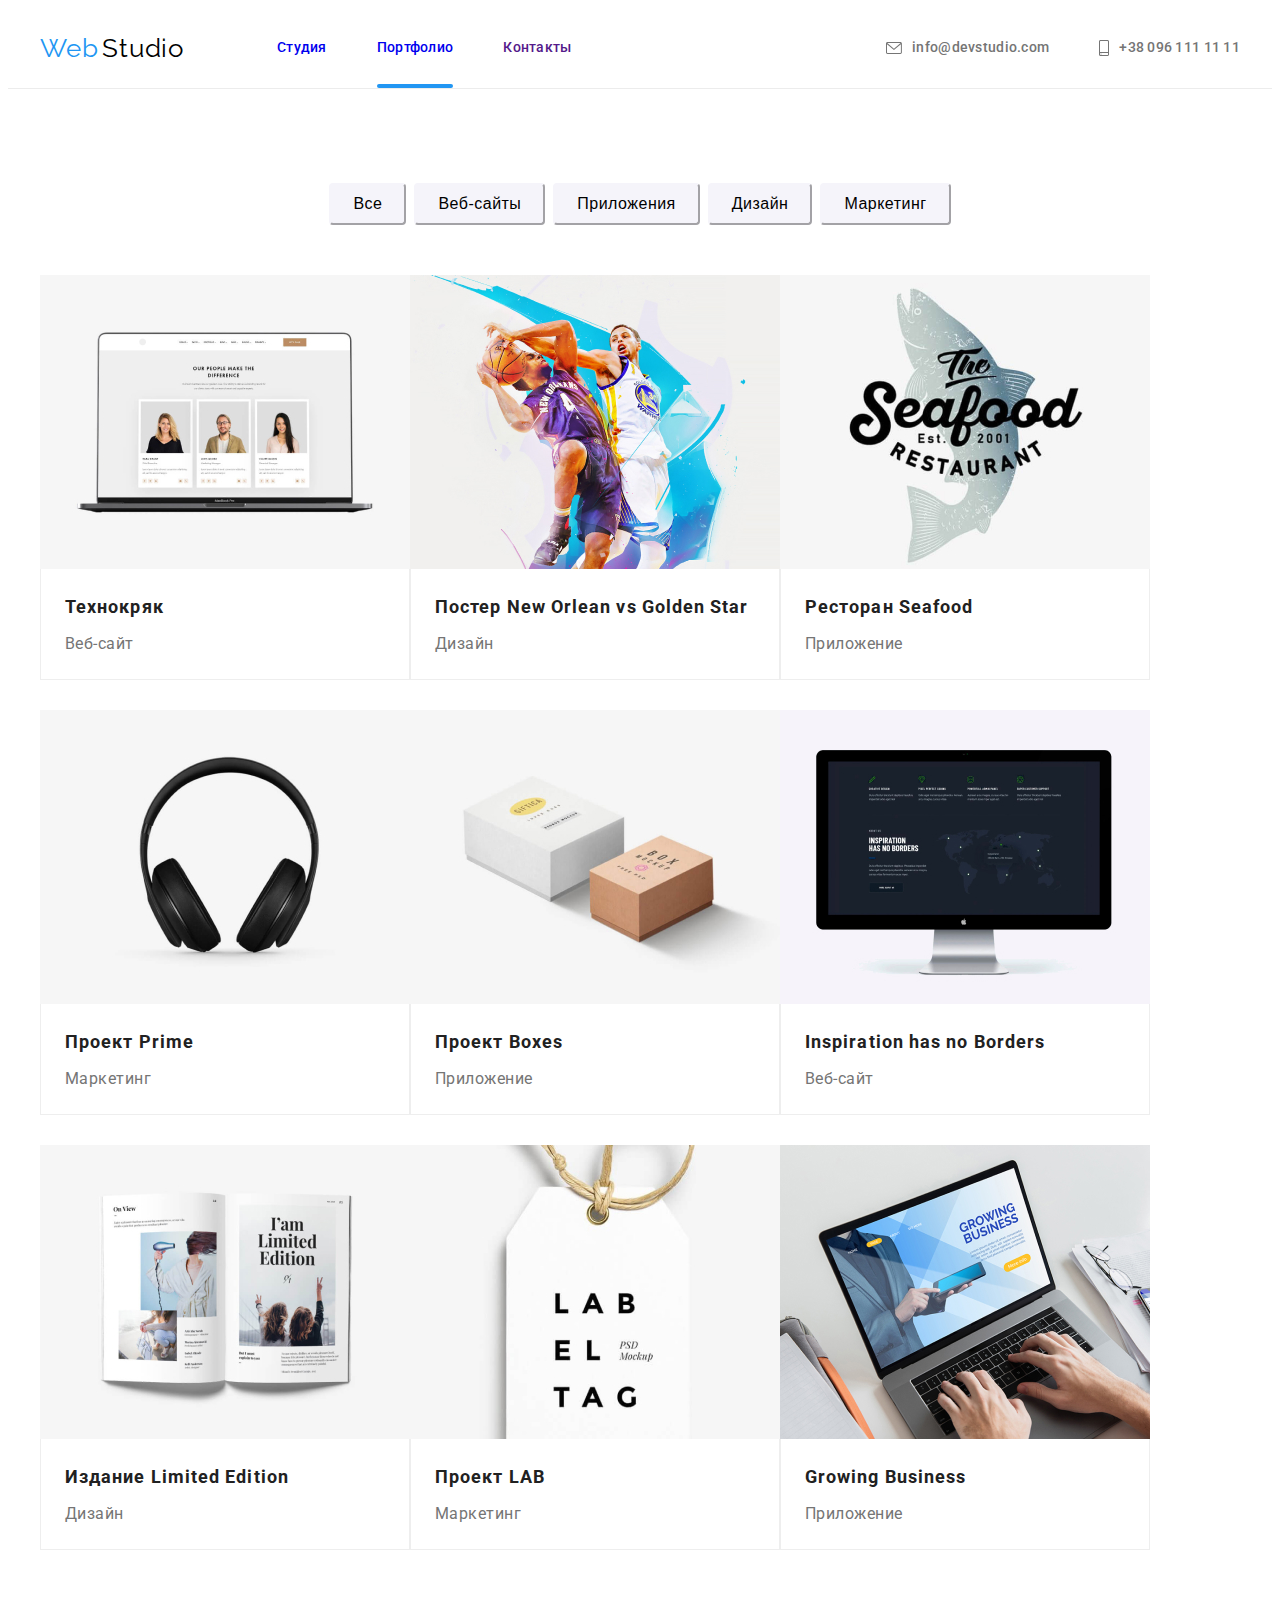
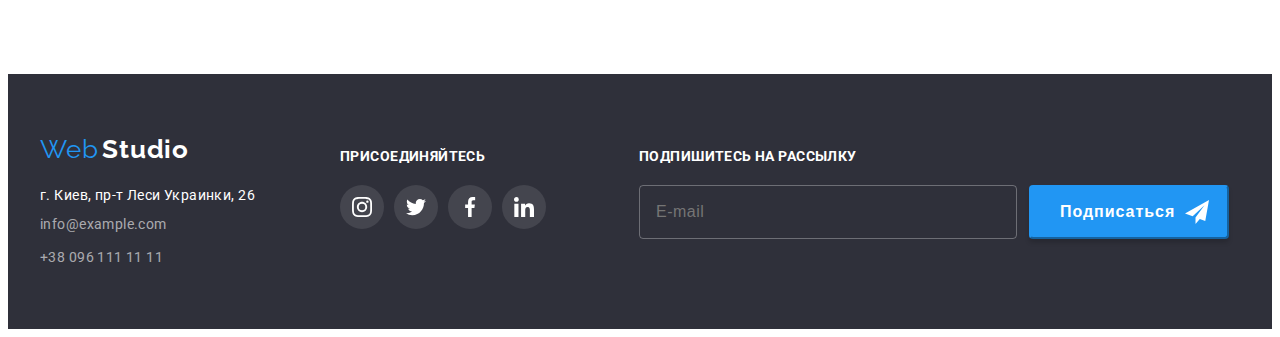
==== portfolio.html @ baf5a460 "клонування д/з №6" ====
<!DOCTYPE html>
<html lang="ru">
<head>
    <meta charset="UTF-8">
    <meta http-equiv="X-UA-Compatible" content="IE=edge">
    <meta name="viewport" content="width=device-width, initial-scale=1.0">
    <link rel="preconnect" href="https://fonts.gstatic.com">
    <link
        href="https://fonts.googleapis.com/css2?family=Raleway:wght@700&family=Roboto:wght@400;500;700;900&display=swap"
        rel="stylesheet">
    <link rel="stylesheet" href="https://cdnjs.cloudflare.com/ajax/libs/modern-normalize/1.0.0/modern-normalize.min.css"
        integrity="sha512-ISS7cAi1PEhQ8jnbJpJZMd29NlhNj4AWYyLOSp2CE/CsHxTCu+r+t0D2yoJudVrd0/8fTVPUVDzY5Tvli75u/g=="
        crossorigin="anonymous" />
    <link rel="stylesheet" href="./css/styles.css">
    <title>Портфолио</title>
</head>
<body>
    <header class="header">
        <div class="container">
            <div class="header-container">
                <nav class="navigation">
                    <h1 hidden>Portfolio</h1>
                    <a class="navigation-title link" href="" lang="en">
                        <span class="web">Web</span>
                        <span class="studio">Studio</span>
                    </a>
                    <ul class="navigation-list list">
                        <li class="navigation-item">
                            <a class="navigation-link link" href="./index.html">Студия</a>
                        </li>
                        <li class="navigation-item">
                            <a class="navigation-link link current" href="./portfolio.html">Портфолио</a>
                        </li>
                        <li class="navigation-item">
                            <a class="navigation-link link" href="">Контакты</a>
                        </li>
                    </ul>
                </nav>
                <ul class="communication-list list">
                    <li class="communication-list-link link">
                        <a class="mail-link link" href="mailto:info@devstudio.com">
                            <svg class="icon-mail">
                                <use href="./images/icons.svg#icon-mail" width="16px" height="12px"></use>
                            </svg>
                            info@devstudio.com
                        </a>
                    </li>
                    <li class="communication-list-link link">
                        <a class="tel-link link" href="tel:+380961111111">
                            <svg class="icon-smartphone">
                                <use href="./images/icons.svg#icon-smartphone" width="10px" height="16px"></use>
                            </svg>
                            +38 096 111 11 11
                        </a>
                    </li>
                </ul>
            </div>
        </div>
    </header>
    <main>
        <!--BUTTONS-->
        <section class="buttons container">
            <h2 class="buttons-title" hidden>Buttons</h2>
            <ul class="buttons-list list">
                <li class="buttons-item">
                    <button class="buttons-link" type="button">Все</button>
                </li>
                <li class="buttons-item">
                    <button class="buttons-link" type="button">Веб-сайты</button>
                </li>
                <li class="buttons-item">
                    <button class="buttons-link" type="button">Приложения</button>
                </li>
                <li class="buttons-item">
                    <button class="buttons-link" type="button">Дизайн</button>
                </li>
                <li class="buttons-item">
                    <button class="buttons-link" type="button">Маркетинг</button>
                </li>
            </ul>
        </section>
        <section class="category container">
                <ul class="category-list list">
                    <li class="category-items">
                        <a class="category-img-wrapper-link">
                            <div class="category-img-wrapper">
                                <img class="category-img" src="./images/portfolio/технокряк.jpg" alt="Веб-сайт" width="370" height="294">
                                <p class="overlay">Технокряк это современная площадка распространения коронавируса. Компании используют эту платформу
                                    для цифрового
                                    шпионажа и атак на защищённые сервера конкурентов.
                                </p>
                            </div>
                            <div class="category-container">
                                <h3 class="category-title">Технокряк</h3>
                                <p class="category-name">Веб-сайт</p>
                               
                            </div>
                        </a>
                    </li>
                    <li class="category-items">
                        <a class="category-img-wrapper-link">
                            <div class="category-img-wrapper">
                                <img class="category-img" src="./images/portfolio/orlean.jpg" alt="Дизайн" width="370" height="294">
                                <p class="overlay">Технокряк это современная площадка распространения коронавируса. Компании используют эту платформу
                                    для цифрового
                                    шпионажа и атак на защищённые сервера конкурентов.
                                </p>
                            </div>
                            
                            <div class="category-container">
                                <h3 class="category-title" lang="en">Постер New Orlean vs Golden Star</h3>
                                <p class="category-name">Дизайн</p>
                            </div>
                
                        </a>
                
                    </li>
                    <li class="category-items">
                        <a class="category-img-wrapper-link">
                            <div class="category-img-wrapper">
                                <img class="category-img" src="./images/portfolio/ресторан.jpg" alt="Приложение" width="370" height="294">
                                <p class="overlay">Технокряк это современная площадка распространения коронавируса. Компании используют эту платформу
                                    для цифрового
                                    шпионажа и атак на защищённые сервера конкурентов.
                                </p>
                            </div>
                            
                            <div class="category-container">
                                <h3 class="category-title" lang="en">Ресторан Seafood</h3>
                                <p class="category-name">Приложение</p>
                            </div>
                        </a>
                    </li>
                    <li class="category-items">
                        <a class="category-img-wrapper-link">
                            <div class="category-img-wrapper">
                                <img class="category-img" src="./images/portfolio/prime.jpg" alt="Маркетинг" width="370" height="294">
                                <p class="overlay">Технокряк это современная площадка распространения коронавируса. Компании используют эту платформу
                                    для цифрового
                                    шпионажа и атак на защищённые сервера конкурентов.
                                </p>
                            </div>
                            
                            <div class="category-container">
                                <h3 class="category-title" lang="en">Проект Prime</h3>
                                <p class="category-name">Маркетинг</p>
                            </div>
                
                        </a>
                    </li>
                    <li class="category-items">
                        <a class="category-img-wrapper-link">
                            <div class="category-img-wrapper">
                                <img class="category-img" src="./images/portfolio/boxes.jpg" alt="Приложение" width="370" height="294">
                                <p class="overlay">Технокряк это современная площадка распространения коронавируса. Компании используют эту платформу
                                    для цифрового
                                    шпионажа и атак на защищённые сервера конкурентов.
                                </p>
                            </div>
                           
                            <div class="category-container">
                                <h3 class="category-title" lang="en">Проект Boxes</h3>
                                <p class="category-name">Приложение</p>
                            </div>
                        </a>
                    </li>
                    <li class="category-items">
                        <a class="category-img-wrapper-link">
                            <div class="category-img-wrapper">
                                <img class="category-img" src="./images/portfolio/inspiration.jpg" alt="Веб-сайт" width="370" height="294">
                                <p class="overlay">Технокряк это современная площадка распространения коронавируса. Компании используют эту платформу
                                    для цифрового
                                    шпионажа и атак на защищённые сервера конкурентов.
                                </p>
                            </div>
                           
                            <div class="category-container">
                                <h3 class="category-title">Inspiration has no Borders</h3>
                                <p class="category-name">Веб-сайт</p>
                            </div>
                
                        </a>
                    </li>
                    <li class="category-items">
                        <a class="category-img-wrapper-link">
                            <div class="category-img-wrapper">
                                <img class="category-img" src="./images/portfolio/limited.jpg" alt="Дизайн" width="370" height="294">
                                <p class="overlay">Технокряк это современная площадка распространения коронавируса. Компании используют эту платформу
                                    для цифрового
                                    шпионажа и атак на защищённые сервера конкурентов.
                                </p>
                            </div>
                            
                            <div class="category-container">
                                <h3 class="category-title" lang="en">Издание Limited Edition</h3>
                                <p class="category-name">Дизайн</p>
                            </div>
                
                        </a>
                    </li>
                    <li class="category-items">
                        <a class="category-img-wrapper-link">
                            <div class="category-img-wrapper">
                                <img class="category-img" src="./images/portfolio/lab.jpg" alt="Маркетинг" width="370" height="294">
                                <p class="overlay">Технокряк это современная площадка распространения коронавируса. Компании используют эту платформу
                                    для цифрового
                                    шпионажа и атак на защищённые сервера конкурентов.
                                </p>
                            </div>
                            
                            <div class="category-container">
                                <h3 class="category-title" lang="en">Проект LAB</h3>
                                <p class="category-name">Маркетинг</p>
                            </div>
                
                        </a>
                    </li>
                    <li class="category-items">
                        <a class="category-img-wrapper-link">
                            <div class="category-img-wrapper">
                                <img src="./images/portfolio/business.jpg" alt="Приложение" width="370" height="294">
<p class="overlay">Технокряк это современная площадка распространения коронавируса. Компании используют эту платформу
                                    для цифрового
                                    шпионажа и атак на защищённые сервера конкурентов.
                                </p>
                            </div>
                            
                            <div class="category-container">
                                <h3 class="category-title">Growing Business</h3>
                                <p class="category-name">Приложение</p>
                            </div>
                        </a>
                    </li>
                </ul>    
        </section>
    </main>
    
    <!--FOOTER--->
    <footer class="footer">
        <div class="footer-container container">
            <div class="footer-item-container">
                <a class="footer-title link" href="" lang="en">
                    <div class="footer-title-container">
                        <span class="web">Web</span>
                        <span class="footer-studio">Studio</span>
                    </div>
                </a>
                <address class="address container">
                    <div class="add-container">
                        <ul class="address-list list">
                            <li class="add-list-link">
                                <a class="address-link link" href="https://goo.gl/maps/1xMKTDYnkmWsLrc38" target="blank">г. Киев,
                                    пр-т
                                    Леси Украинки, 26
                                </a>
                            </li>
                            <li class="add-list-link">
                                <a class="address-mail-tel link" href="mailto:info@example.com">info@example.com</a>
                            </li>
                            <li class="add-list-link">
                                <a class="address-mail-tel link" href="tel:+380961111111">+38 096 111 11 11</a>
                            </li>
                        </ul>
                    </div>
                </address>
            </div>
            <div class="social-container">
                <b class="social-title">присоединяйтесь</b>
                <ul class="footer-social-list list">
                    <li class="footer-social-links">
                        <a href="" class="footer-social-link link">
                            <svg class="social-link-icon">
                                <use href="./images/icons.svg#icon-instagram" width="20px" height="20px"></use>
                            </svg>
                        </a>
                    </li>
                    <li class="footer-social-links">
                        <a href="" class="footer-social-link link">
                            <svg class="social-link-icon">
                                <use href="./images/icons.svg#icon-twitter" width="20px" height="20px"></use>
                            </svg>
                        </a>
                    </li>
                    <li class="footer-social-links">
                        <a href="" class="footer-social-link link">
                            <svg class="social-link-icon">
                                <use href="./images/icons.svg#icon-facebook" width="20px" height="20px"></use>
                            </svg>
                        </a>
                    </li>
                    <li class="footer-social-links">
                        <a href="" class="footer-social-link link">
                            <svg class="social-link-icon">
                                <use href="./images/icons.svg#icon-linkedin" width="20px" height="20px"></use>
                            </svg>
                        </a>
                    </li>
                </ul>
            
            </div>
            <form action="" class="footer-active-form">
                <div class="footer-active">
                    <b class="footer-active-title">Подпишитесь на рассылку</b>
                    <label class="footer-mail">
                        <input type="email" name="footer-user-mail" class="footer-user-mail" placeholder="E-mail"
                            autocomplete="off">
                        <button type="submit" class="footer-btn">Подписаться
                            <svg class="footer-btn-icon" width="24" height="24">
                                <use href="./images/icons.svg#icon-footer-send"></use>
                            </svg>
                        </button>
                    </label>
                </div>
            </form>
        </div>
    </footer>
</body>
</html>
---- css/styles.css ----
/* ===============UTILITES==============*/

:root {
  --main-font: "Roboto", sans-serif;
  --secondary-font: "Raleway", sans-serif;
  --btm-color: #2196f3;
  --main-color: #212121;
  --features-margtop: 10px;
  --features-margleft: 30px;
  --accent-color: #2196f3;
}

.link {
  text-decoration: none;
}

.list {
  list-style: none;
}

.address {
  font-style: normal;
}

body {
  font-family: var(--main-font);
  color: var(--main-color);
}

.container {
  width: 1200px;
  margin: 0 auto;
  padding-left: 15px;
  padding-right: 15px;
}

h1,
h2,
h3,
h4,
h5,
h6 {
  margin: 0;
}

img,
a,
p {
  display: block;
}

ul,
ol,
p {
  margin: 0px;
  padding: 0px;
}

.visually-hidden {
  position: absolute;
  clip: rect(1px 1px 1px 1px); /* IE6, IE7 */
  clip: rect(1px, 1px, 1px, 1px);
  padding: 0;
  border: 0;
  height: 1px;
  width: 1px;
  overflow: hidden;
}

/* ===============END UTILITES==============*/

/* ===============HEADER==============*/
.header {
  border-bottom: 1px solid #ececec;
}

.header-container {
  max-height: 80px;
  display: flex;
  align-items: center;
}

.navigation {
  display: flex;
  align-items: center;
}
.navigation-title {
  margin-right: 93px;
}

.web {
  font-family: var(--secondary-font);
  font-size: 26px;
  line-height: 1.19;
  letter-spacing: 0.03em;
  color: #2196f3;
}

.studio {
  padding-top: 24px;
  padding-bottom: 25px;

  font-family: var(--secondary-font);
  font-size: 26px;
  line-height: 1.19;
  letter-spacing: 0.03em;
  color: #000000;
}

.navigation-list {
  margin: 0;
  display: flex;
  padding-left: 0;
}

.navigation-item:not(:last-child) {
  margin-right: 50px;
}

.navigation-item {
  position: relative;
}

.navigation-link {
  padding-top: 32px;
  padding-bottom: 32px;
  display: block;
  font-weight: 500;
  font-size: 14px;
  line-height: 1.14;
  letter-spacing: 0.02em;

  transition: color 250ms cubic-bezier(0.4, 0, 0.2, 1);
}

.current::after {
  position: absolute;

  content: "";
  display: block;
  width: 100%;
  height: 4px;
  bottom: 0;
  background-color: #2196f3;
  border-radius: 2px;

  opacity: 1;
}

.navigation-link:hover,
.navigation-link:focus {
  color: var(--btm-color);
  transition: color 250ms cubic-bezier(0.4, 0, 0.2, 1);
}

.communication-list {
  margin: 0px;
  display: flex;
  align-items: center;
  margin-left: auto;
}

.mail-link {
  display: flex;
  justify-content: center;
  align-items: center;

  margin-right: 50px;
  margin-left: auto;

  padding-top: 32px;
  padding-bottom: 32px;

  font-weight: 500;
  font-size: 14px;
  line-height: 1.14;
  letter-spacing: 0.02em;

  color: #757575;

  transition: color 250ms cubic-bezier(0.4, 0, 0.2, 1),
    fill 250ms cubic-bezier(0.4, 0, 0.2, 1);
}

.mail-link:hover,
.mail-link:focus {
  color: var(--btm-color);
  fill: var(--btm-color);

  transition: color 250ms cubic-bezier(0.4, 0, 0.2, 1),
    fill 250ms cubic-bezier(0.4, 0, 0.2, 1);
}

.icon-mail {
  width: 16px;
  height: 12px;
  margin-right: 10px;
  fill: currentColor;
}

.tel-link {
  display: flex;
  justify-content: center;
  align-items: center;

  padding-top: 32px;
  padding-bottom: 32px;

  font-weight: 500;
  font-size: 14px;
  line-height: 1.14;
  letter-spacing: 0.02em;
  color: #757575;

  transition: color 250ms cubic-bezier(0.4, 0, 0.2, 1),
    fill 250ms cubic-bezier(0.4, 0, 0.2, 1);
}

.tel-link:hover,
.tel-link:focus {
  color: var(--btm-color);
  fill: var(--btm-color);

  transition: color 250ms cubic-bezier(0.4, 0, 0.2, 1),
    fill 250ms cubic-bezier(0.4, 0, 0.2, 1);
}

.icon-smartphone {
  width: 10px;
  height: 16px;
  margin-right: 10px;
  fill: currentColor;
}

/* ===============END HEADER==============*/

/* ===============HERO==============*/
.hero {
  margin-bottom: 94px;
}

.hero-area {
  background-color: #2f303a;
  background-image: linear-gradient(
      rgba(47, 48, 58, 0.4),
      rgba(47, 48, 58, 0.4)
    ),
    url("../images/hero/bg.jpg");
  background-repeat: no-repeat;
  background-size: cover;
  text-align: center;
}

.hero-title {
  margin: auto;
  padding-top: 200px;
  margin-bottom: 30px;
}

.hero-title {
  width: 696px;
  font-weight: 900;
  font-size: 44px;
  line-height: 1.36;
  letter-spacing: 0.06em;
  text-transform: uppercase;
  color: #ffffff;
}

.hero-btn {
  width: 200px;
  height: 50px;
  padding: 0;
  margin-bottom: 200px;
}

.hero-btn {
  border-radius: 4px;
  border-color: var(--btm-color);

  font-weight: bold;
  font-size: 16px;
  line-height: 1.87;
  letter-spacing: 0.06em;
  cursor: pointer;
  background-color: var(--btm-color);
  color: white;
}
/* ===============END HERO==============*/

/* ===============FEATURES==============*/
.features {
  padding: 0%;
}

.features-area {
  margin-bottom: 94px;
}

.features-list {
  margin: 0px;
  padding-left: 0px;

  display: flex;
  margin-top: (-1 * var(--features-margtop));
  margin-left: (-1 * var(--features-margleft));
}

.features-item {
  flex-basis: calc((100%-90px) / 4);
  margin-left: var(--features-margleft);
}

.features-container {
  display: flex;
  width: 270px;
  height: 120px;
  background-color: #f5f4fa;
  border-radius: 4px;
  align-items: center;
  justify-content: center;

  margin-bottom: 30px;
}

.features-icons {
  width: 70px;
  height: 70px;
}

.features-title {
  font-weight: bold;
  font-size: 14px;
  line-height: 1.14;
  letter-spacing: 0.03em;
  text-transform: uppercase;
}
.features-text {
  margin-top: 10px;
  font-size: 14px;
  line-height: 1.71;
  letter-spacing: 0.03em;
  color: #757575;
}
/* ===============END FEATURES==============*/
/* ===============ABOUT==============*/
.about-area {
  text-align: center;
}

.about-list {
  display: flex;
  margin-top: 50px;
  margin-bottom: 94px;
  padding-left: 0px;
}

.about-img:not(:last-child) {
  padding-right: 30px;
}

.about-img {
  position: relative;
}

.img-text-container {
  position: absolute;

  display: flex;
  width: 370px;
  height: 70px;
  background-color: rgba(47, 48, 58, 0.8);

  align-items: center;
  justify-content: center;

  bottom: 0;
}

.about-img-text {
  font-family: var(--main-font);
  font-style: normal;
  font-weight: bold;
  font-size: 14px;
  line-height: 16px;
  letter-spacing: 0.03em;
  text-transform: uppercase;
  color: #ffffff;
}

.title {
  font-weight: bold;
  font-size: 36px;
  line-height: 1.16;
  letter-spacing: 0.03em;
}
/* ===============END ABOUT==============*/

/* ===============TEAM==============*/
.team {
  padding-bottom: 94px;
  background-color: #f5f4fa;
}

.team-title {
  text-align: center;
  padding-top: 94px;
  padding-bottom: 50px;
}
.team-list {
  display: flex;
  flex-wrap: wrap;
  margin-right: -30px;
  margin-top: -50px;
  padding-left: 0px;
  margin-bottom: 0px;
}

.team-info {
  flex-basis: calc((100% / 4) - 30px);
  margin-right: 30px;
  margin-top: 50px;

  width: 270px;
  background-color: #ffffff;
  box-shadow: 0px 1px 3px rgba(0, 0, 0, 0.12), 0px 1px 1px rgba(0, 0, 0, 0.14),
    0px 2px 1px rgba(0, 0, 0, 0.2);
  border-radius: 0px 0px 4px 4px;
}

.team-img {
  margin-bottom: 30px;
}
.team-info-container {
  text-align: center;
}

.team-developer {
  margin-bottom: 10px;

  font-weight: 500;
  font-size: 16px;
  line-height: 1.19;
  letter-spacing: 0.03em;
}

.team-developer-direction {
  margin: 0px;

  font-size: 16px;
  line-height: 1.19px;
  letter-spacing: 0.03em;
  color: #757575;
}

.team-social-list {
  display: flex;

  padding-left: 0px;
  align-items: center;
  justify-content: center;

  margin-top: 16px;
  margin-bottom: 30px;
}

.social-list:not(:last-child) {
  margin-right: 10px;
}

.social-link {
  display: flex;
  align-items: center;
  justify-content: center;
  width: 44px;
  height: 44px;
  fill: #afb1b8;

  transition: fill 250ms cubic-bezier(0.4, 0, 0.2, 1),
    background-color 250ms cubic-bezier(0.4, 0, 0.2, 1);
}

.social-link:hover,
.social-link:focus {
  border-radius: 50%;
  background-color: var(--btm-color);
  fill: #ffffff;

  transition: fill 250ms cubic-bezier(0.4, 0, 0.2, 1),
    background-color 250ms cubic-bezier(0.4, 0, 0.2, 1);
}

.social-link-icon {
  width: 20px;
  height: 20px;
}

/*.social-link-icon:hover,
.social-link-icon:focus {
  fill: #ffffff;
}/*

/* ===============END TEAM==============*/

/* ===============CLIENTS==============*/

.clients-container {
  padding-top: 94px;
  padding-bottom: 94px;
  text-align: center;
}

.clients-title {
  text-align: center;
  padding-bottom: 50px;
}

.clients-list {
  margin: 0;
  padding: 0;

  display: flex;
  text-align: center;
}

.clients-list-link {
  width: 170px;
  height: 90px;
}

.clients-list-link:not(:last-child) {
  margin-right: 30px;
}

.clients-link {
  width: 100%;
  height: 100%;
  display: flex;
  align-items: center;
  justify-content: center;
  border: 1px solid #afb1b8;
  border-radius: 4px;
  fill: #afb1b8;

  transition: fill 250ms cubic-bezier(0.4, 0, 0.2, 1),
    border-color 250ms cubic-bezier(0.4, 0, 0.2, 1);
}

.clients-link:focus,
.clients-link:hover {
  border-color: var(--btm-color);
  fill: var(--btm-color);

  transition: fill 250ms cubic-bezier(0.4, 0, 0.2, 1),
    border-color 250ms cubic-bezier(0.4, 0, 0.2, 1);
}

.icon-1 {
  width: 44px;
  height: 48px;
}

.icon-2 {
  width: 40px;
  height: 52px;
}
.icon-3 {
  width: 40px;
  height: 42px;
}
.icon-4 {
  width: 80px;
  height: 42px;
}
.icon-5 {
  width: 60px;
  height: 48px;
}
.icon-6 {
  width: 88px;
  height: 46px;
}

/* ===============END CLIENTS==============*/

/* ===============FOOTER==============*/
.footer {
  background-color: #2f303a;
  padding-top: 60px;
  padding-bottom: 60px;
}

.footer-container {
  display: flex;
}

.footer-item-container {
  width: 230px;
  margin-right: 70px;
}

.footer-studio {
  font-family: var(--secondary-font);
  font-weight: bold;
  font-size: 26px;
  line-height: 1.19;
  letter-spacing: 0.03em;
  color: #ffffff;
}
.address {
  padding: 0px;
  display: block;
  margin: 0px;
  height: 100%;
}

.address-list {
  display: block;
  margin: auto;
  padding: 0px;
  margin-top: 20px;
}

.address-link {
  display: inline-block;
  font-size: 14px;
  line-height: 1.71px;
  letter-spacing: 0.03em;
  color: #ffffff;
}
.add-list-link:not(:first-child) {
  margin-top: 9px;
}
.address-mail-tel {
  font-size: 14px;
  line-height: 1.71;
  letter-spacing: 0.03em;
  color: rgba(255, 255, 255, 0.6);
}

.social-container {
  height: 100%;
  padding-top: 12px;
}

.social-title {
  font-weight: bold;
  font-size: 14px;
  line-height: 16px;
  letter-spacing: 0.03em;
  text-transform: uppercase;
  color: #ffffff;
}

.footer-social-list {
  display: flex;
  margin-top: 20px;
}

.footer-social-link:hover,
.footer-social-link:focus {
  background-color: #2196f3;

  transition: background-color 250ms cubic-bezier(0.4, 0, 0.2, 1);
}

.footer-social-link .social-link-icon {
  fill: #ffffff;
}
.footer-social-links:not(:last-child) {
  margin-right: 10px;
}

.footer-social-link {
  display: flex;
  width: 44px;
  height: 44px;
  border-radius: 50%;
  background-color: rgba(255, 255, 255, 0.1);
  align-items: center;
  justify-content: center;

  transition: background-color 250ms cubic-bezier(0.4, 0, 0.2, 1);
}

.footer-active-title {
  font-family: var(--main-font);
  font-size: 14px;
  line-height: 16px;
  letter-spacing: 0.03em;
  text-transform: uppercase;
  color: #ffffff;
}

.footer-active {
  padding-top: 12px;
  margin-left: 93px;
}

.footer-mail {
  display: flex;
  margin-top: 20px;
}

.footer-user-mail {
  width: 358px;
  padding-left: 16px;
  border: 1px solid rgba(255, 255, 255, 0.3);
  border-radius: 4px;
  background-color: inherit;

  font-size: 16px;
  line-height: 20px;
  letter-spacing: 0.03em;
  color: rgba(255, 255, 255, 0.6);
  outline: none;
}

.footer-btn {
  display: flex;
  align-items: center;
  margin-left: 12px;

  width: 200px;
  padding-left: 29px;
  padding-top: 10px;
  padding-bottom: 10px;

  background-color: var(--btm-color);
  border-color: var(--btm-color);
  box-shadow: 0px 4px 4px rgba(0, 0, 0, 0.15);
  border-radius: 4px;

  font-size: 16px;
  font-weight: bold;
  line-height: 30px;
  letter-spacing: 0.06em;
  color: #ffffff;

  cursor: pointer;
  transition: background-color 250ms cubic-bezier(0.4, 0, 0.2, 1);
}

.footer-btn:focus {
  background-color: #188ce8;
}

.footer-btn-icon {
  margin-left: 10px;
}

/* ===============PORTFOLIO==============*/

/* ===============BUTTONS==============*/

.buttons-list {
  display: flex;
  justify-content: center;
  margin-top: 94px;
  margin-bottom: 0px;
  padding: 0px;
}

.buttons-item:not(:last-child) {
  margin-right: 8px;
}
.buttions-item {
}

.buttons-link {
  padding: 6px 22px;

  font-weight: 500;
  font-size: 16px;
  line-height: 1.62;
  letter-spacing: 0.03em;
  background-color: #f5f4fa;
  cursor: pointer;
  border-radius: 4px;
  border-color: #f5f4fa;

  transition: background-color 250ms cubic-bezier(0.4, 0, 0.2, 1),
    color 250ms cubic-bezier(0.4, 0, 0.2, 1);
}
.buttons-link:hover,
.buttons-link:focus {
  color: #ffffff;
  background-color: var(--btm-color);

  transition: background-color 250ms cubic-bezier(0.4, 0, 0.2, 1),
    color 250ms cubic-bezier(0.4, 0, 0.2, 1);
}

/* ===============END BUTTONS==============*/

/* ===============CATEGORY==============*/

.category-list {
  margin-top: 50px;
  margin-bottom: 94px;
  padding-right: -30px;

  display: flex;
  flex-wrap: wrap;
  padding: 0;
}

.category-items {
  flex-basis: calc((100% -90px) / 3);

  background: #ffffff;
  box-sizing: border-box;

  margin-bottom: 30px;
}

.category-items:hover,
.category-items:focus {
  box-shadow: 0px 1px 1px rgba(0, 0, 0, 0.12), 0px 4px 4px rgba(0, 0, 0, 0.06),
    1px 4px 6px rgba(0, 0, 0, 0.16);
}

.category-container {
  border: 1px solid #eeeeee;
  border-top: none;
  max-width: 370px;
}

.category-img-wrapper {
  position: relative;
  overflow: hidden;
}

.overlay {
  position: absolute;

  width: 370px;
  height: 100%;
  top: 0;
  left: 0;

  font-family: var(--main-font);
  font-size: 18px;
  line-height: 28px;
  letter-spacing: 0.03em;
  color: #ffffff;
  padding: 30px 20px;
  background-color: rgba(33, 150, 243, 0.9);

  overflow: auto;
  transform: translateY(100%);
  opacity: 0;
  transition: transform 250ms cubic-bezier(0.4, 0, 0.2, 1),
    opacity 250ms cubic-bezier(0.4, 0, 0.2, 1);
}

.category-img-wrapper:focus .overlay,
.category-img-wrapper:hover .overlay {
  transform: translateY(0%);
  opacity: 1;
  transition: transform 250ms cubic-bezier(0.4, 0, 0.2, 1),
    opacity 250ms cubic-bezier(0.4, 0, 0.2, 1);
}

.category-title {
  padding-left: 24px;
  padding-top: 20px;

  font-weight: bold;
  font-size: 18px;
  line-height: 36px;
  letter-spacing: 0.06em;
}
.category-name {
  margin-top: 4px;
  padding-left: 24px;
  margin-bottom: 20px;

  font-size: 16px;
  line-height: 1.87;
  letter-spacing: 0.03em;
  color: #757575;
}

/* ===============END CATEGORY==============*/

/* ===============MODAL WINDOW==============*/

.backdrop {
  position: fixed;
  top: 0;
  left: 0;
  width: 100vw;
  height: 100vh;
  background-color: rgba(0, 0, 0, 0.5);
  transition: 250ms cubic-bezier(0.4, 0, 0.2, 1);
}

.modal {
  position: absolute;
  top: 50%;
  left: 50%;
  transform: translate(-50%, -50%);
  width: 528px;
  height: 580px;
  background-color: white;
}

.modal-close-btm {
  position: absolute;
  top: 8px;
  right: 8px;
  display: flex;
  width: 30px;
  height: 30px;
  background-color: white;
  border: 1px solid rgba(0, 0, 0, 0.1);
  border-radius: 50%;
  cursor: pointer;
  align-items: center;

  transition: fill 250ms cubic-bezier(0.4, 0, 0.2, 1);
}

.modal-close-btm:focus,
.modal-close-btm:hover {
  fill: var(--accent-color);
}

.is-hidden {
  opacity: 0;
  visibility: hidden;
  pointer-events: none;
}

.modal-title {
  display: block;
  font-family: var(--main-font);
  font-weight: bold;
  font-size: 20px;
  line-height: 23px;
  letter-spacing: 0.03em;
  padding-left: 48px;
  padding-top: 39px;
}

.modal-form {
  display: flex;
  flex-direction: column;
  padding-left: 48px;
  padding-right: 32px;
}

.modal-form-field {
  margin-top: 10px;
  font-style: var(--main-font);
  font-size: 12px;
  line-height: 14px;
  letter-spacing: 0.01em;
  color: #757575;
}

.modal-form-input-wrapper {
  display: block;
  position: relative;
  margin-top: 4px;
}

.modal-form-input {
  width: 100%;
  height: 40px;
  border: 1px solid rgba(33, 33, 33, 0.2);
  border-radius: 4px;

  padding-left: 42px;
  transition: border 250ms cubic-bezier(0.4, 0, 0.2, 1);
  cursor: pointer;
}

.modal-form-input:focus {
  outline: none;
  border: 1px solid var(--accent-color);
  border-radius: 4px;
}

.modal-icon {
  position: absolute;
  top: 50%;
  transform: translateY(-50%);
  left: 12px;

  cursor: pointer;
  transition: fill 250ms cubic-bezier(0.4, 0, 0.2, 1);
}

.modal-form-input:focus + .modal-icon {
  fill: var(--accent-color);
}

.icon-modal-name {
  width: 12px;
  height: 12px;
}

.icon-modal-tel {
  width: 13px;
  height: 13px;
}
.icon-modal-mail {
  width: 15px;
  height: 12px;
}

.modal-form-message {
  width: 100%;
  height: 120px;
  border: 1px solid rgba(33, 33, 33, 0.2);
  border-radius: 4px;
  margin-top: 4px;
  padding: 12px 16px;

  resize: none;
  transition: border 250ms cubic-bezier(0.4, 0, 0.2, 1);
}

.modal-form-message:focus {
  outline: none;
  border: 1px solid var(--accent-color);
  border-radius: 4px;
}

.modal-form-message::placeholder {
  color: rgba(117, 117, 117, 0.5);
}

.modal-form-check-desc {
  display: flex;
  justify-content: center;
  align-items: center;
  margin-top: 20px;
  font-style: var(--main-font);
  font-size: 14px;
  line-height: 24px;
  letter-spacing: 0.01em;
  color: #757575;
}

.modal-form-check-desc::before {
  display: block;
  margin-right: 8px;
  content: "";
  width: 16px;
  height: 15px;
  border: 2px solid #212121;
  border-radius: 2px;
  cursor: pointer;
}

.modal-form-term:checked + .modal-form-check-desc::before {
  background-color: var(--accent-color);
  border-color: var(--accent-color);
  background-image: url("../images/modal/ok.svg");
}

.modal-link {
  color: var(--accent-color);
}

.modal-form-btn {
  width: 200px;
  padding: 10px 55px;
  margin-top: 30px;
  align-self: center;

  font-family: var(--main-font);
  font-size: 16px;
  line-height: 30px;

  letter-spacing: 0.06em;
  color: #ffffff;

  background-color: var(--btm-color);
  box-shadow: 0px 4px 4px rgba(0, 0, 0, 0.15);
  border-radius: 4px;
  border-color: var(--btm-color);
  cursor: pointer;

  transition: background-color 250ms cubic-bezier(0.4, 0, 0.2, 1);
}

.modal-form-btn:focus,
.modal-form-btn:hover {
  background-color: #188ce8;
  box-shadow: 0px 4px 4px rgba(0, 0, 0, 0.15);
  border-radius: 4px;
}

/* ===============END MODAL WINDOW==============*/
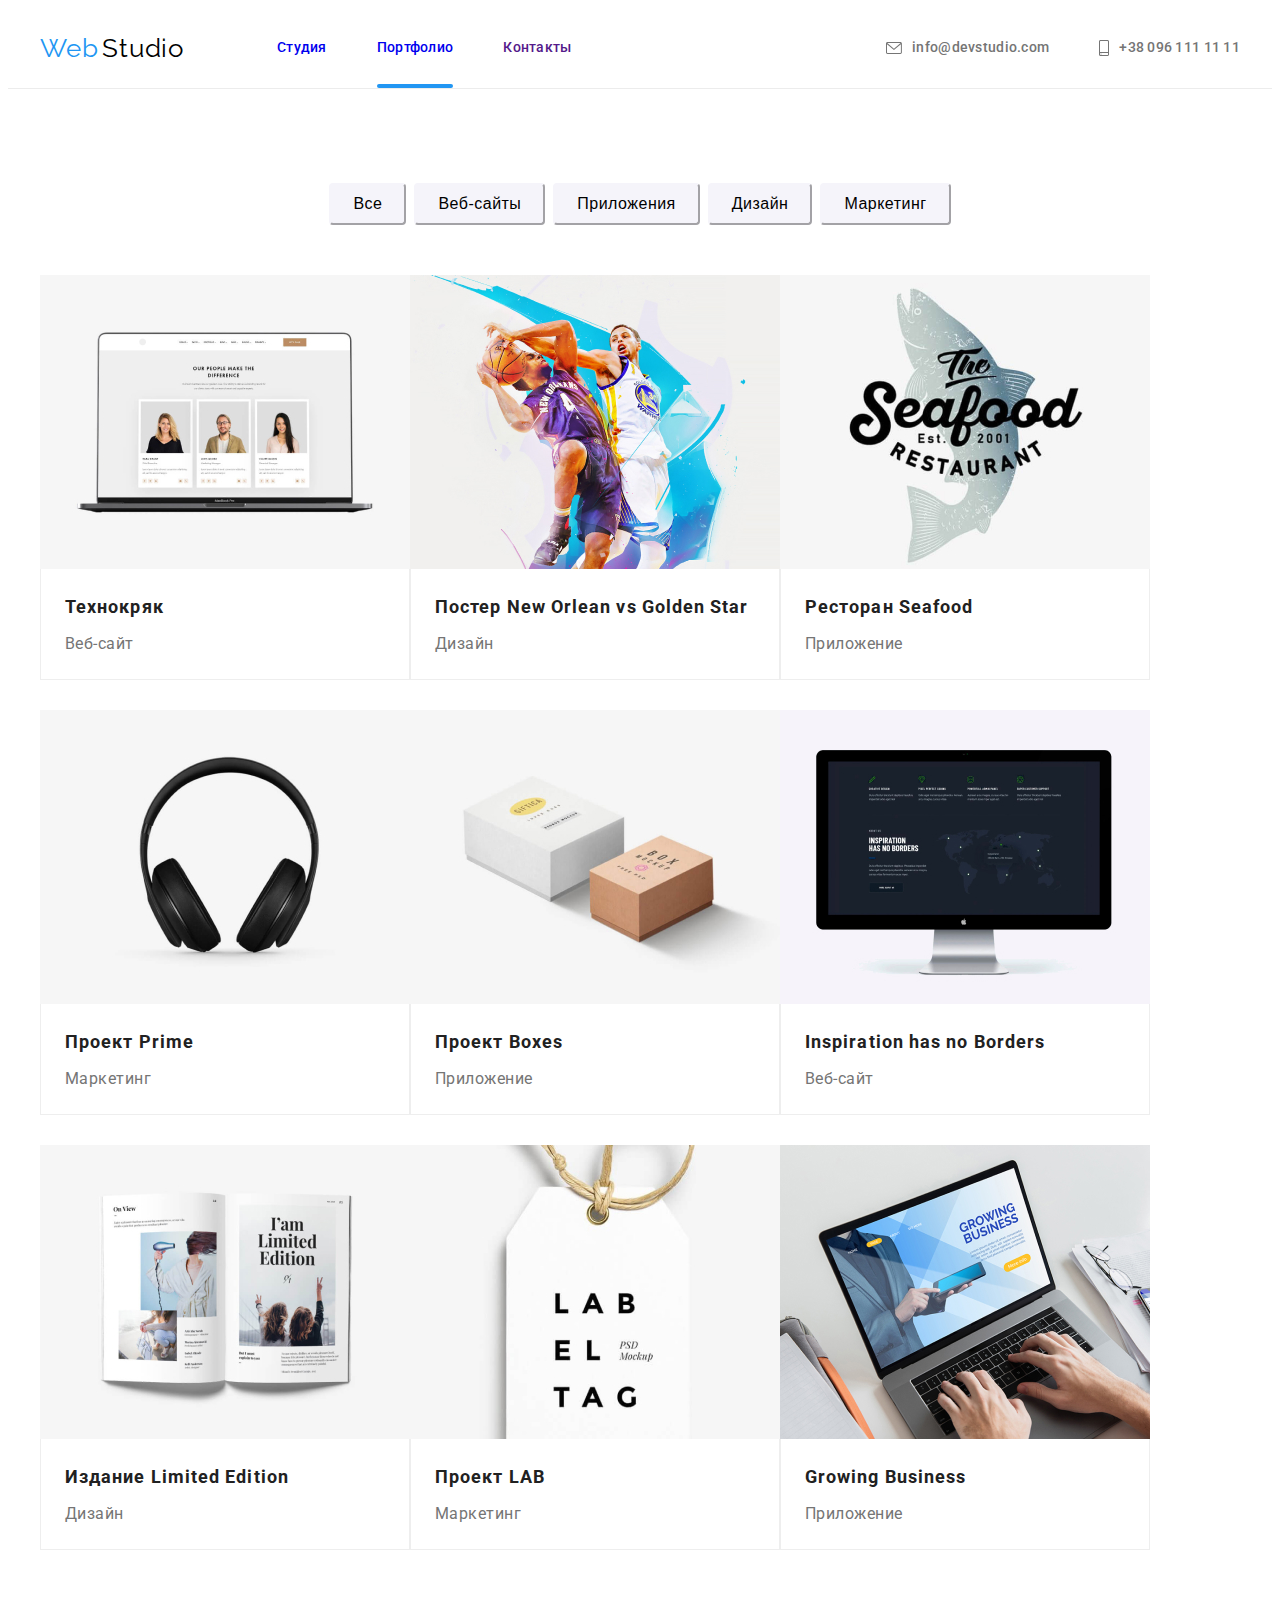
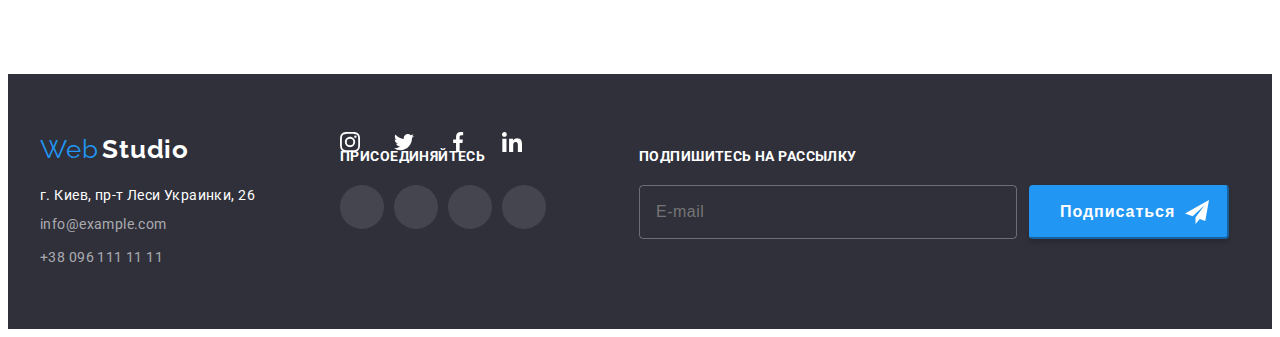
==== commit 446e9985: "оформлено ВЕМ секції Team" ====
--- a/portfolio.html
+++ b/portfolio.html
@@ -16,38 +16,37 @@
 </head>
 <body>
     <header class="header">
-        <div class="container">
-            <div class="header-container">
+            <div class="header-container container">
                 <nav class="navigation">
                     <h1 hidden>Portfolio</h1>
-                    <a class="navigation-title link" href="" lang="en">
-                        <span class="web">Web</span>
-                        <span class="studio">Studio</span>
+                    <a class="logo link" href="" lang="en">
+                        <span class="logo__web">Web</span>
+                        <span class="logo__studio">Studio</span>
                     </a>
-                    <ul class="navigation-list list">
-                        <li class="navigation-item">
-                            <a class="navigation-link link" href="./index.html">Студия</a>
+                    <ul class="menu list">
+                        <li class="menu__item">
+                            <a class="menu__link link" href="./index.html">Студия</a>
                         </li>
-                        <li class="navigation-item">
-                            <a class="navigation-link link current" href="./portfolio.html">Портфолио</a>
+                        <li class="menu__item">
+                            <a class="menu__link link current" href="./portfolio.html">Портфолио</a>
                         </li>
-                        <li class="navigation-item">
-                            <a class="navigation-link link" href="">Контакты</a>
+                        <li class="menu__item">
+                            <a class="menu__link link" href="">Контакты</a>
                         </li>
                     </ul>
                 </nav>
-                <ul class="communication-list list">
-                    <li class="communication-list-link link">
-                        <a class="mail-link link" href="mailto:info@devstudio.com">
-                            <svg class="icon-mail">
+                <ul class="contact list">
+                    <li class="contact__list link">
+                        <a class="contact__mail link" href="mailto:info@devstudio.com">
+                            <svg class="contact__icon_mail">
                                 <use href="./images/icons.svg#icon-mail" width="16px" height="12px"></use>
                             </svg>
                             info@devstudio.com
                         </a>
                     </li>
-                    <li class="communication-list-link link">
-                        <a class="tel-link link" href="tel:+380961111111">
-                            <svg class="icon-smartphone">
+                    <li class="contact_list link">
+                        <a class="contact__tel link" href="tel:+380961111111">
+                            <svg class="contact__icon_tel">
                                 <use href="./images/icons.svg#icon-smartphone" width="10px" height="16px"></use>
                             </svg>
                             +38 096 111 11 11
@@ -55,7 +54,6 @@
                     </li>
                 </ul>
             </div>
-        </div>
     </header>
     <main>
         <!--BUTTONS-->
@@ -241,7 +239,7 @@
             <div class="footer-item-container">
                 <a class="footer-title link" href="" lang="en">
                     <div class="footer-title-container">
-                        <span class="web">Web</span>
+                        <span class="logo__web">Web</span>
                         <span class="footer-studio">Studio</span>
                     </div>
                 </a>
--- a/css/styles.css
+++ b/css/styles.css
@@ -45,7 +45,8 @@
 
 img,
 a,
-p {
+p,
+li {
   display: block;
 }
 
@@ -70,6 +71,7 @@
 /* ===============END UTILITES==============*/
 
 /* ===============HEADER==============*/
+
 .header {
   border-bottom: 1px solid #ececec;
 }
@@ -84,11 +86,11 @@
   display: flex;
   align-items: center;
 }
-.navigation-title {
+.logo {
   margin-right: 93px;
 }
 
-.web {
+.logo__web {
   font-family: var(--secondary-font);
   font-size: 26px;
   line-height: 1.19;
@@ -96,7 +98,7 @@
   color: #2196f3;
 }
 
-.studio {
+.logo__studio {
   padding-top: 24px;
   padding-bottom: 25px;
 
@@ -107,24 +109,23 @@
   color: #000000;
 }
 
-.navigation-list {
+.menu {
   margin: 0;
   display: flex;
   padding-left: 0;
 }
 
-.navigation-item:not(:last-child) {
+.menu__item:not(:last-child) {
   margin-right: 50px;
 }
 
-.navigation-item {
+.menu__item {
   position: relative;
 }
 
-.navigation-link {
+.menu__link {
   padding-top: 32px;
   padding-bottom: 32px;
-  display: block;
   font-weight: 500;
   font-size: 14px;
   line-height: 1.14;
@@ -147,20 +148,20 @@
   opacity: 1;
 }
 
-.navigation-link:hover,
-.navigation-link:focus {
+.menu__link:hover,
+.menu__link:focus {
   color: var(--btm-color);
   transition: color 250ms cubic-bezier(0.4, 0, 0.2, 1);
 }
 
-.communication-list {
+.contact {
   margin: 0px;
   display: flex;
   align-items: center;
   margin-left: auto;
 }
 
-.mail-link {
+.contact__mail {
   display: flex;
   justify-content: center;
   align-items: center;
@@ -182,8 +183,8 @@
     fill 250ms cubic-bezier(0.4, 0, 0.2, 1);
 }
 
-.mail-link:hover,
-.mail-link:focus {
+.contact__mail:hover,
+.contact__mail:focus {
   color: var(--btm-color);
   fill: var(--btm-color);
 
@@ -191,14 +192,14 @@
     fill 250ms cubic-bezier(0.4, 0, 0.2, 1);
 }
 
-.icon-mail {
+.contact__icon_mail {
   width: 16px;
   height: 12px;
   margin-right: 10px;
   fill: currentColor;
 }
 
-.tel-link {
+.contact__tel {
   display: flex;
   justify-content: center;
   align-items: center;
@@ -216,8 +217,8 @@
     fill 250ms cubic-bezier(0.4, 0, 0.2, 1);
 }
 
-.tel-link:hover,
-.tel-link:focus {
+.contact__tel:hover,
+.contact__tel:focus {
   color: var(--btm-color);
   fill: var(--btm-color);
 
@@ -225,7 +226,7 @@
     fill 250ms cubic-bezier(0.4, 0, 0.2, 1);
 }
 
-.icon-smartphone {
+.contact__icon_tel {
   width: 10px;
   height: 16px;
   margin-right: 10px;
@@ -251,13 +252,13 @@
   text-align: center;
 }
 
-.hero-title {
+.hero-area__title {
   margin: auto;
   padding-top: 200px;
   margin-bottom: 30px;
 }
 
-.hero-title {
+.hero-area__title {
   width: 696px;
   font-weight: 900;
   font-size: 44px;
@@ -267,14 +268,14 @@
   color: #ffffff;
 }
 
-.hero-btn {
+.hero-area__btn {
   width: 200px;
   height: 50px;
   padding: 0;
   margin-bottom: 200px;
 }
 
-.hero-btn {
+.hero-area__btn {
   border-radius: 4px;
   border-color: var(--btm-color);
 
@@ -297,21 +298,25 @@
   margin-bottom: 94px;
 }
 
-.features-list {
+.features-area__list {
   margin: 0px;
   padding-left: 0px;
-
-  display: flex;
   margin-top: (-1 * var(--features-margtop));
-  margin-left: (-1 * var(--features-margleft));
-}
-
-.features-item {
-  flex-basis: calc((100%-90px) / 4);
+
+  display: flex;
+  /*margin-left: (-1 * var(--features-margleft));*/
+}
+
+/*.features-area__item {
+  flex-basis: calc((100% - 90px) / 4);
   margin-left: var(--features-margleft);
-}
-
-.features-container {
+}*/
+
+.features-area__item:not(:last-child) {
+  margin-right: 30px;
+}
+
+.features-area__link {
   display: flex;
   width: 270px;
   height: 120px;
@@ -323,19 +328,19 @@
   margin-bottom: 30px;
 }
 
-.features-icons {
+.features-area__icon {
   width: 70px;
   height: 70px;
 }
 
-.features-title {
+.features-area__title {
   font-weight: bold;
   font-size: 14px;
   line-height: 1.14;
   letter-spacing: 0.03em;
   text-transform: uppercase;
 }
-.features-text {
+.features-area__text {
   margin-top: 10px;
   font-size: 14px;
   line-height: 1.71;
@@ -348,22 +353,22 @@
   text-align: center;
 }
 
-.about-list {
+.about-area__list {
   display: flex;
   margin-top: 50px;
   margin-bottom: 94px;
   padding-left: 0px;
 }
 
-.about-img:not(:last-child) {
+.about-area__link:not(:last-child) {
   padding-right: 30px;
 }
 
-.about-img {
+.about-area__link {
   position: relative;
 }
 
-.img-text-container {
+.about-area__text-container {
   position: absolute;
 
   display: flex;
@@ -377,7 +382,7 @@
   bottom: 0;
 }
 
-.about-img-text {
+.about-area__text {
   font-family: var(--main-font);
   font-style: normal;
   font-weight: bold;
@@ -402,12 +407,12 @@
   background-color: #f5f4fa;
 }
 
-.team-title {
+.team-area__title {
   text-align: center;
   padding-top: 94px;
   padding-bottom: 50px;
 }
-.team-list {
+.team-area__list {
   display: flex;
   flex-wrap: wrap;
   margin-right: -30px;
@@ -416,7 +421,7 @@
   margin-bottom: 0px;
 }
 
-.team-info {
+.team-area__item {
   flex-basis: calc((100% / 4) - 30px);
   margin-right: 30px;
   margin-top: 50px;
@@ -428,14 +433,12 @@
   border-radius: 0px 0px 4px 4px;
 }
 
-.team-img {
-  margin-bottom: 30px;
-}
-.team-info-container {
+.team-area__info-container {
+  margin-top: 30px;
   text-align: center;
 }
 
-.team-developer {
+.team-area__developer {
   margin-bottom: 10px;
 
   font-weight: 500;
@@ -444,7 +447,7 @@
   letter-spacing: 0.03em;
 }
 
-.team-developer-direction {
+.team-area__developer-direction {
   margin: 0px;
 
   font-size: 16px;
@@ -453,7 +456,7 @@
   color: #757575;
 }
 
-.team-social-list {
+.team-area__social-list {
   display: flex;
 
   padding-left: 0px;
@@ -464,11 +467,11 @@
   margin-bottom: 30px;
 }
 
-.social-list:not(:last-child) {
+.team-area__social-links:not(:last-child) {
   margin-right: 10px;
 }
 
-.social-link {
+.team-area__social-link {
   display: flex;
   align-items: center;
   justify-content: center;
@@ -480,8 +483,8 @@
     background-color 250ms cubic-bezier(0.4, 0, 0.2, 1);
 }
 
-.social-link:hover,
-.social-link:focus {
+.team-area__social-link:hover,
+.team-area__social-link:focus {
   border-radius: 50%;
   background-color: var(--btm-color);
   fill: #ffffff;
@@ -490,7 +493,7 @@
     background-color 250ms cubic-bezier(0.4, 0, 0.2, 1);
 }
 
-.social-link-icon {
+.team-area__social-icon {
   width: 20px;
   height: 20px;
 }
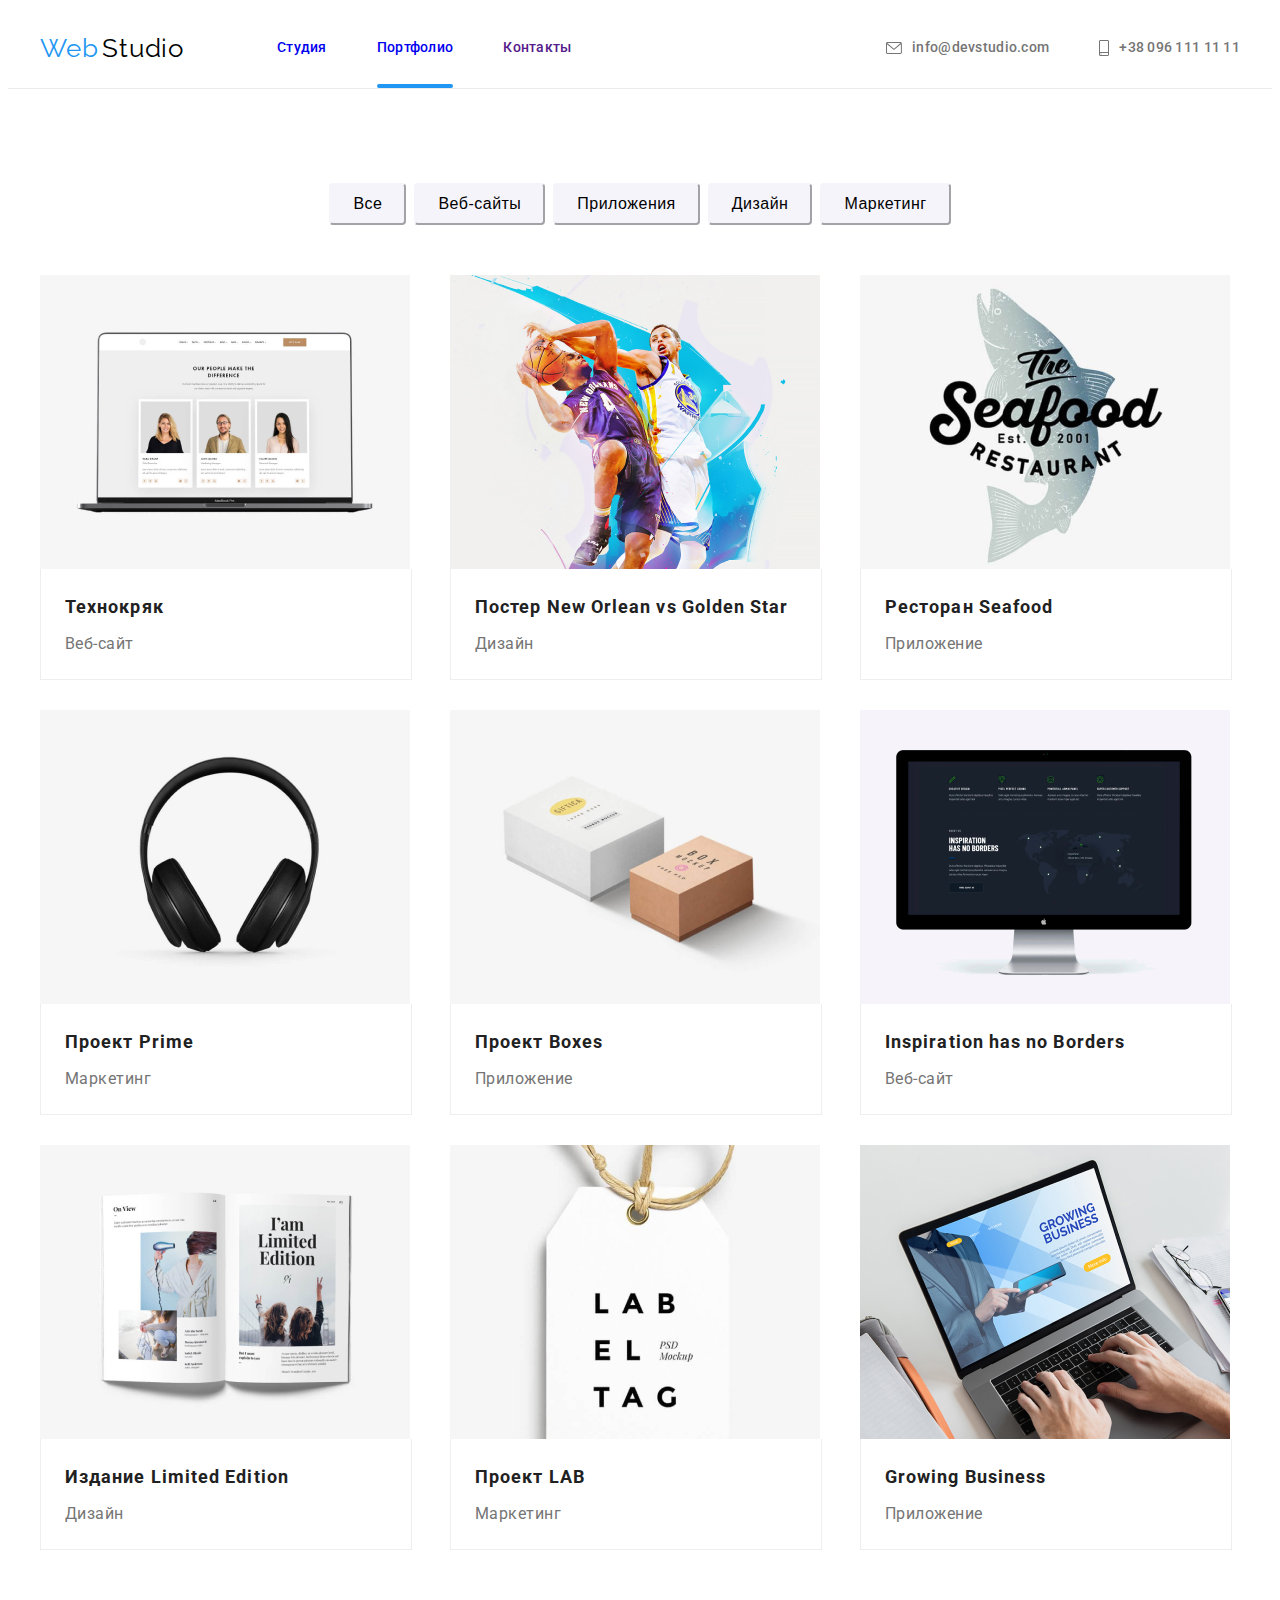
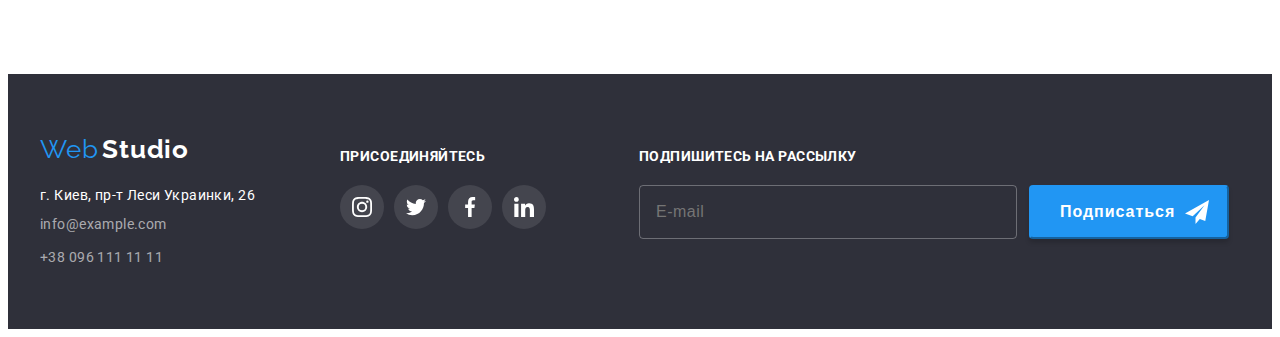
==== commit 3426ee04: "завершено оформлення ВЕМ всіх секцій" ====
--- a/portfolio.html
+++ b/portfolio.html
@@ -58,174 +58,159 @@
     <main>
         <!--BUTTONS-->
         <section class="buttons container">
-            <h2 class="buttons-title" hidden>Buttons</h2>
-            <ul class="buttons-list list">
-                <li class="buttons-item">
-                    <button class="buttons-link" type="button">Все</button>
-                </li>
-                <li class="buttons-item">
-                    <button class="buttons-link" type="button">Веб-сайты</button>
-                </li>
-                <li class="buttons-item">
-                    <button class="buttons-link" type="button">Приложения</button>
-                </li>
-                <li class="buttons-item">
-                    <button class="buttons-link" type="button">Дизайн</button>
-                </li>
-                <li class="buttons-item">
-                    <button class="buttons-link" type="button">Маркетинг</button>
+            <h2 class="buttons__title visually-hidden">Buttons</h2>
+            <ul class="buttons__list list">
+                <li class="buttons__item">
+                    <button class="buttons__link" type="button">Все</button>
+                </li>
+                <li class="buttons__item">
+                    <button class="buttons__link" type="button">Веб-сайты</button>
+                </li>
+                <li class="buttons__item">
+                    <button class="buttons__link" type="button">Приложения</button>
+                </li>
+                <li class="buttons__item">
+                    <button class="buttons__link" type="button">Дизайн</button>
+                </li>
+                <li class="buttons__item">
+                    <button class="buttons__link" type="button">Маркетинг</button>
                 </li>
             </ul>
         </section>
         <section class="category container">
-                <ul class="category-list list">
-                    <li class="category-items">
-                        <a class="category-img-wrapper-link">
-                            <div class="category-img-wrapper">
-                                <img class="category-img" src="./images/portfolio/технокряк.jpg" alt="Веб-сайт" width="370" height="294">
-                                <p class="overlay">Технокряк это современная площадка распространения коронавируса. Компании используют эту платформу
-                                    для цифрового
-                                    шпионажа и атак на защищённые сервера конкурентов.
-                                </p>
-                            </div>
-                            <div class="category-container">
-                                <h3 class="category-title">Технокряк</h3>
-                                <p class="category-name">Веб-сайт</p>
-                               
-                            </div>
-                        </a>
-                    </li>
-                    <li class="category-items">
-                        <a class="category-img-wrapper-link">
-                            <div class="category-img-wrapper">
-                                <img class="category-img" src="./images/portfolio/orlean.jpg" alt="Дизайн" width="370" height="294">
-                                <p class="overlay">Технокряк это современная площадка распространения коронавируса. Компании используют эту платформу
-                                    для цифрового
-                                    шпионажа и атак на защищённые сервера конкурентов.
-                                </p>
-                            </div>
-                            
-                            <div class="category-container">
-                                <h3 class="category-title" lang="en">Постер New Orlean vs Golden Star</h3>
-                                <p class="category-name">Дизайн</p>
-                            </div>
-                
-                        </a>
-                
-                    </li>
-                    <li class="category-items">
-                        <a class="category-img-wrapper-link">
-                            <div class="category-img-wrapper">
-                                <img class="category-img" src="./images/portfolio/ресторан.jpg" alt="Приложение" width="370" height="294">
-                                <p class="overlay">Технокряк это современная площадка распространения коронавируса. Компании используют эту платформу
-                                    для цифрового
-                                    шпионажа и атак на защищённые сервера конкурентов.
-                                </p>
-                            </div>
-                            
-                            <div class="category-container">
-                                <h3 class="category-title" lang="en">Ресторан Seafood</h3>
-                                <p class="category-name">Приложение</p>
-                            </div>
-                        </a>
-                    </li>
-                    <li class="category-items">
-                        <a class="category-img-wrapper-link">
-                            <div class="category-img-wrapper">
-                                <img class="category-img" src="./images/portfolio/prime.jpg" alt="Маркетинг" width="370" height="294">
-                                <p class="overlay">Технокряк это современная площадка распространения коронавируса. Компании используют эту платформу
-                                    для цифрового
-                                    шпионажа и атак на защищённые сервера конкурентов.
-                                </p>
-                            </div>
-                            
-                            <div class="category-container">
-                                <h3 class="category-title" lang="en">Проект Prime</h3>
-                                <p class="category-name">Маркетинг</p>
-                            </div>
-                
-                        </a>
-                    </li>
-                    <li class="category-items">
-                        <a class="category-img-wrapper-link">
-                            <div class="category-img-wrapper">
-                                <img class="category-img" src="./images/portfolio/boxes.jpg" alt="Приложение" width="370" height="294">
-                                <p class="overlay">Технокряк это современная площадка распространения коронавируса. Компании используют эту платформу
-                                    для цифрового
-                                    шпионажа и атак на защищённые сервера конкурентов.
-                                </p>
-                            </div>
-                           
-                            <div class="category-container">
-                                <h3 class="category-title" lang="en">Проект Boxes</h3>
-                                <p class="category-name">Приложение</p>
-                            </div>
-                        </a>
-                    </li>
-                    <li class="category-items">
-                        <a class="category-img-wrapper-link">
-                            <div class="category-img-wrapper">
-                                <img class="category-img" src="./images/portfolio/inspiration.jpg" alt="Веб-сайт" width="370" height="294">
-                                <p class="overlay">Технокряк это современная площадка распространения коронавируса. Компании используют эту платформу
-                                    для цифрового
-                                    шпионажа и атак на защищённые сервера конкурентов.
-                                </p>
-                            </div>
-                           
-                            <div class="category-container">
-                                <h3 class="category-title">Inspiration has no Borders</h3>
-                                <p class="category-name">Веб-сайт</p>
-                            </div>
-                
-                        </a>
-                    </li>
-                    <li class="category-items">
-                        <a class="category-img-wrapper-link">
-                            <div class="category-img-wrapper">
-                                <img class="category-img" src="./images/portfolio/limited.jpg" alt="Дизайн" width="370" height="294">
-                                <p class="overlay">Технокряк это современная площадка распространения коронавируса. Компании используют эту платформу
-                                    для цифрового
-                                    шпионажа и атак на защищённые сервера конкурентов.
-                                </p>
-                            </div>
-                            
-                            <div class="category-container">
-                                <h3 class="category-title" lang="en">Издание Limited Edition</h3>
-                                <p class="category-name">Дизайн</p>
-                            </div>
-                
-                        </a>
-                    </li>
-                    <li class="category-items">
-                        <a class="category-img-wrapper-link">
-                            <div class="category-img-wrapper">
-                                <img class="category-img" src="./images/portfolio/lab.jpg" alt="Маркетинг" width="370" height="294">
-                                <p class="overlay">Технокряк это современная площадка распространения коронавируса. Компании используют эту платформу
-                                    для цифрового
-                                    шпионажа и атак на защищённые сервера конкурентов.
-                                </p>
-                            </div>
-                            
-                            <div class="category-container">
-                                <h3 class="category-title" lang="en">Проект LAB</h3>
-                                <p class="category-name">Маркетинг</p>
-                            </div>
-                
-                        </a>
-                    </li>
-                    <li class="category-items">
-                        <a class="category-img-wrapper-link">
-                            <div class="category-img-wrapper">
-                                <img src="./images/portfolio/business.jpg" alt="Приложение" width="370" height="294">
-<p class="overlay">Технокряк это современная площадка распространения коронавируса. Компании используют эту платформу
-                                    для цифрового
-                                    шпионажа и атак на защищённые сервера конкурентов.
-                                </p>
-                            </div>
-                            
-                            <div class="category-container">
-                                <h3 class="category-title">Growing Business</h3>
-                                <p class="category-name">Приложение</p>
+                <ul class="category__list list">
+                    <li class="category__items">
+                        <a class="category__img-wrapper-link">
+                            <div class="category__img-wrapper">
+                                <img class="category__img" src="./images/portfolio/технокряк.jpg" alt="Веб-сайт" width="370" height="294">
+                                <p class="category__overlay">Технокряк это современная площадка распространения коронавируса. Компании используют эту платформу
+                                    для цифрового
+                                    шпионажа и атак на защищённые сервера конкурентов.
+                                </p>
+                            </div>
+                            <div class="category__text-container">
+                                <h3 class="category__text-title">Технокряк</h3>
+                                <p class="category__text-name">Веб-сайт</p>
+                            </div>
+                        </a>
+                    </li>
+                    <li class="category__items">
+                        <a class="category__img-wrapper-link">
+                            <div class="category__img-wrapper">
+                                <img class="category__img" src="./images/portfolio/orlean.jpg" alt="Дизайн" width="370" height="294">
+                                <p class="category__overlay">Технокряк это современная площадка распространения коронавируса. Компании используют эту платформу
+                                    для цифрового
+                                    шпионажа и атак на защищённые сервера конкурентов.
+                                </p>
+                            </div>
+                            <div class="category__text-container">
+                                <h3 class="category__text-title" lang="en">Постер New Orlean vs Golden Star</h3>
+                                <p class="category__text-name">Дизайн</p>
+                            </div>
+                        </a>
+                    </li>
+                    <li class="category__items">
+                        <a class="category__img-wrapper-link">
+                            <div class="category__img-wrapper">
+                                <img class="category__img" src="./images/portfolio/ресторан.jpg" alt="Приложение" width="370" height="294">
+                                <p class="category__overlay">Технокряк это современная площадка распространения коронавируса. Компании используют эту платформу
+                                    для цифрового
+                                    шпионажа и атак на защищённые сервера конкурентов.
+                                </p>
+                            </div>
+                            <div class="category__text-container">
+                                <h3 class="category__text-title" lang="en">Ресторан Seafood</h3>
+                                <p class="category__text-name">Приложение</p>
+                            </div>
+                        </a>
+                    </li>
+                    <li class="category__items">
+                        <a class="category__img-wrapper-link">
+                            <div class="category__img-wrapper">
+                                <img class="category__img" src="./images/portfolio/prime.jpg" alt="Маркетинг" width="370" height="294">
+                                <p class="category__overlay">Технокряк это современная площадка распространения коронавируса. Компании используют эту платформу
+                                    для цифрового
+                                    шпионажа и атак на защищённые сервера конкурентов.
+                                </p>
+                            </div>
+                            <div class="category__text-container">
+                                <h3 class="category__text-title" lang="en">Проект Prime</h3>
+                                <p class="category__text-name">Маркетинг</p>
+                            </div>
+                        </a>
+                    </li>
+                    <li class="category__items">
+                        <a class="category__img-wrapper-link">
+                            <div class="category__img-wrapper">
+                                <img class="category__img" src="./images/portfolio/boxes.jpg" alt="Приложение" width="370" height="294">
+                                <p class="category__overlay">Технокряк это современная площадка распространения коронавируса. Компании используют эту платформу
+                                    для цифрового
+                                    шпионажа и атак на защищённые сервера конкурентов.
+                                </p>
+                            </div>
+                            <div class="category__text-container">
+                                <h3 class="category__text-title" lang="en">Проект Boxes</h3>
+                                <p class="category__text-name">Приложение</p>
+                            </div>
+                        </a>
+                    </li>
+                    <li class="category__items">
+                        <a class="category__img-wrapper-link">
+                            <div class="category__img-wrapper">
+                                <img class="category__img" src="./images/portfolio/inspiration.jpg" alt="Веб-сайт" width="370" height="294">
+                                <p class="category__overlay">Технокряк это современная площадка распространения коронавируса. Компании используют эту платформу
+                                    для цифрового
+                                    шпионажа и атак на защищённые сервера конкурентов.
+                                </p>
+                            </div>
+                            <div class="category__text-container">
+                                <h3 class="category__text-title">Inspiration has no Borders</h3>
+                                <p class="category__text-name">Веб-сайт</p>
+                            </div>
+                        </a>
+                    </li>
+                    <li class="category__items">
+                        <a class="category__img-wrapper-link">
+                            <div class="category__img-wrapper">
+                                <img class="category__img" src="./images/portfolio/limited.jpg" alt="Дизайн" width="370" height="294">
+                                <p class="category__overlay">Технокряк это современная площадка распространения коронавируса. Компании используют эту платформу
+                                    для цифрового
+                                    шпионажа и атак на защищённые сервера конкурентов.
+                                </p>
+                            </div>
+                            <div class="category__text-container">
+                                <h3 class="category__text-title" lang="en">Издание Limited Edition</h3>
+                                <p class="category__text-name">Дизайн</p>
+                            </div>
+                        </a>
+                    </li>
+                    <li class="category__items">
+                        <a class="category__img-wrapper-link">
+                            <div class="category__img-wrapper">
+                                <img class="category__img" src="./images/portfolio/lab.jpg" alt="Маркетинг" width="370" height="294">
+                                <p class="category__overlay">Технокряк это современная площадка распространения коронавируса. Компании используют эту платформу
+                                    для цифрового
+                                    шпионажа и атак на защищённые сервера конкурентов.
+                                </p>
+                            </div>
+                            <div class="category__text-container">
+                                <h3 class="category__text-title" lang="en">Проект LAB</h3>
+                                <p class="category__text-name">Маркетинг</p>
+                            </div>
+                        </a>
+                    </li>
+                    <li class="category__items">
+                        <a class="category__img-wrapper-link">
+                            <div class="category__img-wrapper">
+                                <img class="category__img" src="./images/portfolio/business.jpg" alt="Приложение" width="370" height="294">
+                                <p class="category__overlay">Технокряк это современная площадка распространения коронавируса. Компании используют эту платформу
+                                    для цифрового
+                                    шпионажа и атак на защищённые сервера конкурентов.
+                                </p>
+                            </div>
+                            <div class="category__text-container">
+                                <h3 class="category__text-title">Growing Business</h3>
+                                <p class="category__text-name">Приложение</p>
                             </div>
                         </a>
                     </li>
@@ -236,74 +221,75 @@
     <!--FOOTER--->
     <footer class="footer">
         <div class="footer-container container">
-            <div class="footer-item-container">
-                <a class="footer-title link" href="" lang="en">
-                    <div class="footer-title-container">
+            <div class="footer-contact">
+                <a class="footer__logo link" href="" lang="en">
+                    <div class="footer__logo-container">
                         <span class="logo__web">Web</span>
-                        <span class="footer-studio">Studio</span>
+                        <span class="logo__footer-studio">Studio</span>
                     </div>
                 </a>
                 <address class="address container">
-                    <div class="add-container">
-                        <ul class="address-list list">
-                            <li class="add-list-link">
-                                <a class="address-link link" href="https://goo.gl/maps/1xMKTDYnkmWsLrc38" target="blank">г. Киев,
+                    <div class="address-container">
+                        <ul class="address__list list">
+                            <li class="address__item">
+                                <a class="address__link_geo link" href="https://goo.gl/maps/1xMKTDYnkmWsLrc38"
+                                    target="blank">г.
+                                    Киев,
                                     пр-т
                                     Леси Украинки, 26
                                 </a>
                             </li>
-                            <li class="add-list-link">
-                                <a class="address-mail-tel link" href="mailto:info@example.com">info@example.com</a>
+                            <li class="address__item">
+                                <a class="address__link_mail-tel link" href="mailto:info@example.com">info@example.com</a>
                             </li>
-                            <li class="add-list-link">
-                                <a class="address-mail-tel link" href="tel:+380961111111">+38 096 111 11 11</a>
+                            <li class="address__item">
+                                <a class="address__link_mail-tel link" href="tel:+380961111111">+38 096 111 11 11</a>
                             </li>
                         </ul>
                     </div>
                 </address>
             </div>
-            <div class="social-container">
-                <b class="social-title">присоединяйтесь</b>
-                <ul class="footer-social-list list">
-                    <li class="footer-social-links">
-                        <a href="" class="footer-social-link link">
-                            <svg class="social-link-icon">
+            <div class="footer-social">
+                <b class="footer-social__title">присоединяйтесь</b>
+                <ul class="footer-social__list list">
+                    <li class="footer-social__links">
+                        <a href="" class="footer-social__link link">
+                            <svg class="footer-social__link-icon">
                                 <use href="./images/icons.svg#icon-instagram" width="20px" height="20px"></use>
                             </svg>
                         </a>
                     </li>
-                    <li class="footer-social-links">
-                        <a href="" class="footer-social-link link">
-                            <svg class="social-link-icon">
+                    <li class="footer-social__links">
+                        <a href="" class="footer-social__link link">
+                            <svg class="footer-social__link-icon">
                                 <use href="./images/icons.svg#icon-twitter" width="20px" height="20px"></use>
                             </svg>
                         </a>
                     </li>
-                    <li class="footer-social-links">
-                        <a href="" class="footer-social-link link">
-                            <svg class="social-link-icon">
+                    <li class="footer-social__links">
+                        <a href="" class="footer-social__link link">
+                            <svg class="footer-social__link-icon">
                                 <use href="./images/icons.svg#icon-facebook" width="20px" height="20px"></use>
                             </svg>
                         </a>
                     </li>
-                    <li class="footer-social-links">
-                        <a href="" class="footer-social-link link">
-                            <svg class="social-link-icon">
+                    <li class="footer-social__links">
+                        <a href="" class="footer-social__link link">
+                            <svg class="footer-social__link-icon">
                                 <use href="./images/icons.svg#icon-linkedin" width="20px" height="20px"></use>
                             </svg>
                         </a>
                     </li>
                 </ul>
-            
             </div>
             <form action="" class="footer-active-form">
                 <div class="footer-active">
-                    <b class="footer-active-title">Подпишитесь на рассылку</b>
-                    <label class="footer-mail">
-                        <input type="email" name="footer-user-mail" class="footer-user-mail" placeholder="E-mail"
+                    <b class="footer-active__title">Подпишитесь на рассылку</b>
+                    <label class="footer-active__mail">
+                        <input type="email" name="footer-user-mail" class="footer-active__user-mail" placeholder="E-mail"
                             autocomplete="off">
-                        <button type="submit" class="footer-btn">Подписаться
-                            <svg class="footer-btn-icon" width="24" height="24">
+                        <button type="submit" class="footer-active__btn">Подписаться
+                            <svg class="footer-active__btn-icon" width="24" height="24">
                                 <use href="./images/icons.svg#icon-footer-send"></use>
                             </svg>
                         </button>
--- a/css/styles.css
+++ b/css/styles.css
@@ -513,12 +513,12 @@
   text-align: center;
 }
 
-.clients-title {
+.clients__title {
   text-align: center;
   padding-bottom: 50px;
 }
 
-.clients-list {
+.clients__list {
   margin: 0;
   padding: 0;
 
@@ -526,16 +526,16 @@
   text-align: center;
 }
 
-.clients-list-link {
+.clients__items {
   width: 170px;
   height: 90px;
 }
 
-.clients-list-link:not(:last-child) {
+.clients__items:not(:last-child) {
   margin-right: 30px;
 }
 
-.clients-link {
+.clients__link {
   width: 100%;
   height: 100%;
   display: flex;
@@ -549,8 +549,8 @@
     border-color 250ms cubic-bezier(0.4, 0, 0.2, 1);
 }
 
-.clients-link:focus,
-.clients-link:hover {
+.clients__link:focus,
+.clients__link:hover {
   border-color: var(--btm-color);
   fill: var(--btm-color);
 
@@ -597,12 +597,12 @@
   display: flex;
 }
 
-.footer-item-container {
+.footer-contact {
   width: 230px;
   margin-right: 70px;
 }
 
-.footer-studio {
+.logo__footer-studio {
   font-family: var(--secondary-font);
   font-weight: bold;
   font-size: 26px;
@@ -617,64 +617,56 @@
   height: 100%;
 }
 
-.address-list {
+.address__list {
   display: block;
   margin: auto;
   padding: 0px;
   margin-top: 20px;
 }
 
-.address-link {
+.address__item:not(:first-child) {
+  margin-top: 9px;
+}
+
+.address__link_geo {
   display: inline-block;
   font-size: 14px;
   line-height: 1.71px;
   letter-spacing: 0.03em;
   color: #ffffff;
 }
-.add-list-link:not(:first-child) {
-  margin-top: 9px;
-}
-.address-mail-tel {
+
+.address__link_mail-tel {
   font-size: 14px;
   line-height: 1.71;
   letter-spacing: 0.03em;
   color: rgba(255, 255, 255, 0.6);
 }
 
-.social-container {
+.footer-social {
   height: 100%;
   padding-top: 12px;
 }
 
-.social-title {
+.footer-social__title {
   font-weight: bold;
   font-size: 14px;
   line-height: 16px;
   letter-spacing: 0.03em;
   text-transform: uppercase;
-  color: #ffffff;
-}
-
-.footer-social-list {
+  color: #ffffff;social_
+}
+
+.footer-social__list {
   display: flex;
   margin-top: 20px;
 }
 
-.footer-social-link:hover,
-.footer-social-link:focus {
-  background-color: #2196f3;
-
-  transition: background-color 250ms cubic-bezier(0.4, 0, 0.2, 1);
-}
-
-.footer-social-link .social-link-icon {
-  fill: #ffffff;
-}
-.footer-social-links:not(:last-child) {
+.footer-social__links:not(:last-child) {
   margin-right: 10px;
 }
 
-.footer-social-link {
+.footer-social__link {
   display: flex;
   width: 44px;
   height: 44px;
@@ -686,7 +678,25 @@
   transition: background-color 250ms cubic-bezier(0.4, 0, 0.2, 1);
 }
 
-.footer-active-title {
+
+.footer-social__link:hover,
+.footer-social__link:focus {
+  background-color: #2196f3;
+
+  transition: background-color 250ms cubic-bezier(0.4, 0, 0.2, 1);
+}
+
+.footer-social__link .footer-social__link-icon {
+  fill: #ffffff;
+}
+
+.footer-social__link-icon {
+  width: 20px;
+  height: 20px;
+}
+
+
+.footer-active__title {
   font-family: var(--main-font);
   font-size: 14px;
   line-height: 16px;
@@ -700,12 +710,12 @@
   margin-left: 93px;
 }
 
-.footer-mail {
+.footer-active__mail {
   display: flex;
   margin-top: 20px;
 }
 
-.footer-user-mail {
+.footer-active__user-mail {
   width: 358px;
   padding-left: 16px;
   border: 1px solid rgba(255, 255, 255, 0.3);
@@ -719,7 +729,7 @@
   outline: none;
 }
 
-.footer-btn {
+.footer-active__btn {
   display: flex;
   align-items: center;
   margin-left: 12px;
@@ -744,11 +754,11 @@
   transition: background-color 250ms cubic-bezier(0.4, 0, 0.2, 1);
 }
 
-.footer-btn:focus {
+.footer-active__btn:focus {
   background-color: #188ce8;
 }
 
-.footer-btn-icon {
+.footer-active__btn-icon {
   margin-left: 10px;
 }
 
@@ -756,7 +766,7 @@
 
 /* ===============BUTTONS==============*/
 
-.buttons-list {
+.buttons__list {
   display: flex;
   justify-content: center;
   margin-top: 94px;
@@ -764,13 +774,11 @@
   padding: 0px;
 }
 
-.buttons-item:not(:last-child) {
+.buttons__item:not(:last-child) {
   margin-right: 8px;
 }
-.buttions-item {
-}
-
-.buttons-link {
+
+.buttons__link {
   padding: 6px 22px;
 
   font-weight: 500;
@@ -785,8 +793,8 @@
   transition: background-color 250ms cubic-bezier(0.4, 0, 0.2, 1),
     color 250ms cubic-bezier(0.4, 0, 0.2, 1);
 }
-.buttons-link:hover,
-.buttons-link:focus {
+.buttons__link:hover,
+.buttons__link:focus {
   color: #ffffff;
   background-color: var(--btm-color);
 
@@ -798,43 +806,52 @@
 
 /* ===============CATEGORY==============*/
 
-.category-list {
+
+.category__list {
   margin-top: 50px;
   margin-bottom: 94px;
-  padding-right: -30px;
+  margin-left: -30px;
 
   display: flex;
   flex-wrap: wrap;
   padding: 0;
 }
 
-.category-items {
-  flex-basis: calc((100% -90px) / 3);
+
+
+.category__items {
+  flex-basis: calc((100% - 90px) / 3);
 
   background: #ffffff;
   box-sizing: border-box;
 
   margin-bottom: 30px;
-}
-
-.category-items:hover,
-.category-items:focus {
+  margin-left: 30px;
+}
+
+
+
+
+.category__items:hover,
+.category__items:focus {
   box-shadow: 0px 1px 1px rgba(0, 0, 0, 0.12), 0px 4px 4px rgba(0, 0, 0, 0.06),
     1px 4px 6px rgba(0, 0, 0, 0.16);
 }
 
-.category-container {
+
+
+.category__text-container {
   border: 1px solid #eeeeee;
   border-top: none;
   max-width: 370px;
 }
 
-.category-img-wrapper {
+.category__img-wrapper {
   position: relative;
   overflow: hidden;
 }
 
-.overlay {
+.category__overlay {
   position: absolute;
 
   width: 370px;
@@ -857,15 +874,15 @@
     opacity 250ms cubic-bezier(0.4, 0, 0.2, 1);
 }
 
-.category-img-wrapper:focus .overlay,
-.category-img-wrapper:hover .overlay {
+.category__img-wrapper:focus .category__overlay,
+.category__img-wrapper:hover .category__overlay {
   transform: translateY(0%);
   opacity: 1;
   transition: transform 250ms cubic-bezier(0.4, 0, 0.2, 1),
     opacity 250ms cubic-bezier(0.4, 0, 0.2, 1);
 }
 
-.category-title {
+.category__text-title {
   padding-left: 24px;
   padding-top: 20px;
 
@@ -874,7 +891,7 @@
   line-height: 36px;
   letter-spacing: 0.06em;
 }
-.category-name {
+.category__text-name {
   margin-top: 4px;
   padding-left: 24px;
   margin-bottom: 20px;
@@ -899,6 +916,12 @@
   transition: 250ms cubic-bezier(0.4, 0, 0.2, 1);
 }
 
+.is-hidden {
+  opacity: 0;
+  visibility: hidden;
+  pointer-events: none;
+}
+
 .modal {
   position: absolute;
   top: 50%;
@@ -909,7 +932,7 @@
   background-color: white;
 }
 
-.modal-close-btm {
+.modal__close-btm {
   position: absolute;
   top: 8px;
   right: 8px;
@@ -925,18 +948,14 @@
   transition: fill 250ms cubic-bezier(0.4, 0, 0.2, 1);
 }
 
-.modal-close-btm:focus,
-.modal-close-btm:hover {
+.modal__close-btm:focus,
+.modal__close-btm:hover {
   fill: var(--accent-color);
 }
 
-.is-hidden {
-  opacity: 0;
-  visibility: hidden;
-  pointer-events: none;
-}
-
-.modal-title {
+
+
+.modal__title {
   display: block;
   font-family: var(--main-font);
   font-weight: bold;
@@ -947,14 +966,14 @@
   padding-top: 39px;
 }
 
-.modal-form {
+.modal__form {
   display: flex;
   flex-direction: column;
   padding-left: 48px;
   padding-right: 32px;
 }
 
-.modal-form-field {
+.modal__form-field {
   margin-top: 10px;
   font-style: var(--main-font);
   font-size: 12px;
@@ -963,13 +982,13 @@
   color: #757575;
 }
 
-.modal-form-input-wrapper {
+.modal__form-input-wrapper {
   display: block;
   position: relative;
   margin-top: 4px;
 }
 
-.modal-form-input {
+.modal__form-input {
   width: 100%;
   height: 40px;
   border: 1px solid rgba(33, 33, 33, 0.2);
@@ -980,13 +999,13 @@
   cursor: pointer;
 }
 
-.modal-form-input:focus {
+.modal__form-input:focus {
   outline: none;
   border: 1px solid var(--accent-color);
   border-radius: 4px;
 }
 
-.modal-icon {
+.modal__icon {
   position: absolute;
   top: 50%;
   transform: translateY(-50%);
@@ -996,7 +1015,7 @@
   transition: fill 250ms cubic-bezier(0.4, 0, 0.2, 1);
 }
 
-.modal-form-input:focus + .modal-icon {
+.modal__form-input:focus + .modal__icon {
   fill: var(--accent-color);
 }
 
@@ -1014,7 +1033,7 @@
   height: 12px;
 }
 
-.modal-form-message {
+.modal__form-message {
   width: 100%;
   height: 120px;
   border: 1px solid rgba(33, 33, 33, 0.2);
@@ -1026,17 +1045,17 @@
   transition: border 250ms cubic-bezier(0.4, 0, 0.2, 1);
 }
 
-.modal-form-message:focus {
+.modal__form-message:focus {
   outline: none;
   border: 1px solid var(--accent-color);
   border-radius: 4px;
 }
 
-.modal-form-message::placeholder {
+.modal__form-message::placeholder {
   color: rgba(117, 117, 117, 0.5);
 }
 
-.modal-form-check-desc {
+.modal__form-check-desc {
   display: flex;
   justify-content: center;
   align-items: center;
@@ -1048,7 +1067,7 @@
   color: #757575;
 }
 
-.modal-form-check-desc::before {
+.modal__form-check-desc::before {
   display: block;
   margin-right: 8px;
   content: "";
@@ -1059,17 +1078,17 @@
   cursor: pointer;
 }
 
-.modal-form-term:checked + .modal-form-check-desc::before {
+.modal__form-term:checked + .modal__form-check-desc::before {
   background-color: var(--accent-color);
   border-color: var(--accent-color);
   background-image: url("../images/modal/ok.svg");
 }
 
-.modal-link {
+.modal__link {
   color: var(--accent-color);
 }
 
-.modal-form-btn {
+.modal__form-btn {
   width: 200px;
   padding: 10px 55px;
   margin-top: 30px;
@@ -1091,8 +1110,8 @@
   transition: background-color 250ms cubic-bezier(0.4, 0, 0.2, 1);
 }
 
-.modal-form-btn:focus,
-.modal-form-btn:hover {
+.modal__form-btn:focus,
+.modal__form-btn:hover {
   background-color: #188ce8;
   box-shadow: 0px 4px 4px rgba(0, 0, 0, 0.15);
   border-radius: 4px;
